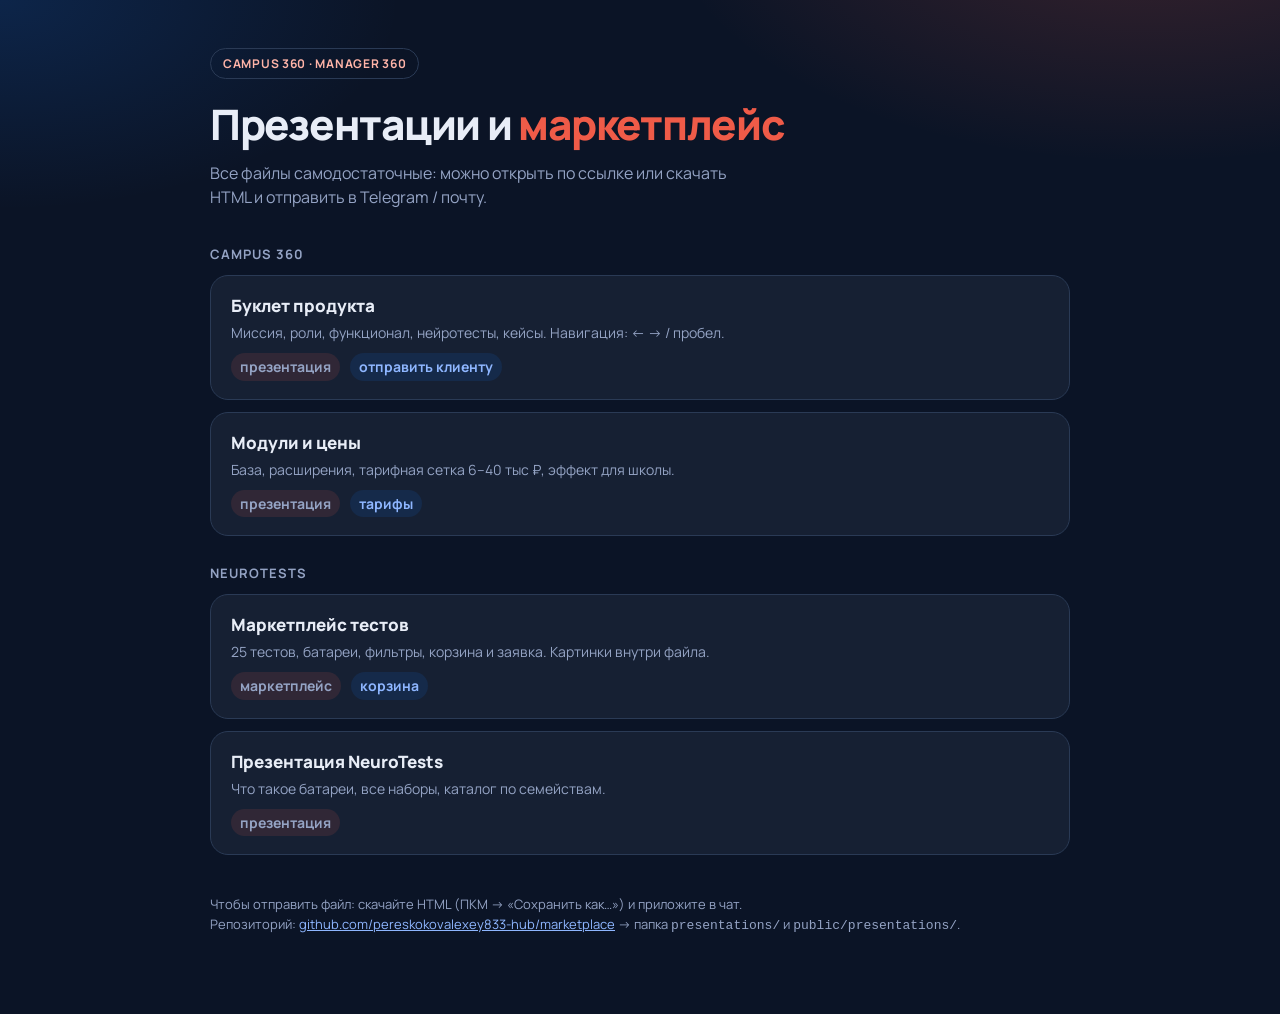
==== index.html @ dd5f30cd "Add Campus 360 presentations and NeuroTests marketplace site Standalone HTML decks and marketplace f" ====
<!DOCTYPE html>
<html lang="ru">
<head>
  <meta charset="utf-8">
  <meta name="viewport" content="width=device-width, initial-scale=1">
  <title>Campus 360 · презентации и NeuroTests</title>
  <link rel="preconnect" href="https://fonts.googleapis.com">
  <link href="https://fonts.googleapis.com/css2?family=Manrope:wght@500;700;800&display=swap" rel="stylesheet">
  <style>
    :root { --bg:#0B1426; --acc:#EF5B48; --blue:#1672EA; --card:#162033; --line:#2a3a55; --mut:#94a3c4; }
    * { box-sizing: border-box; margin: 0; padding: 0; }
    body {
      min-height: 100vh; font-family: Manrope, system-ui, sans-serif; color: #e8edf7;
      background:
        radial-gradient(900px 480px at 90% -10%, rgba(239,91,72,.22), transparent 55%),
        radial-gradient(800px 420px at 0% 0%, rgba(22,114,234,.18), transparent 50%),
        var(--bg);
      padding: 48px 20px 80px;
    }
    .wrap { max-width: 860px; margin: 0 auto; }
    .badge {
      display: inline-block; padding: 6px 12px; border-radius: 999px; border: 1px solid var(--line);
      color: #ffb4a8; font-size: 12px; font-weight: 700; letter-spacing: .06em; text-transform: uppercase;
    }
    h1 { font-size: clamp(28px, 5vw, 42px); font-weight: 800; letter-spacing: -.03em; margin: 16px 0 8px; }
    h1 span { color: var(--acc); }
    .sub { color: var(--mut); font-size: 16px; line-height: 1.5; max-width: 52ch; margin-bottom: 36px; }
    h2 { font-size: 13px; letter-spacing: .08em; text-transform: uppercase; color: var(--mut); margin: 28px 0 12px; }
    .grid { display: grid; gap: 12px; }
    a.card {
      display: block; text-decoration: none; color: inherit;
      background: var(--card); border: 1px solid var(--line); border-radius: 18px; padding: 18px 20px;
      transition: .15s border-color, .15s transform;
    }
    a.card:hover { border-color: var(--acc); transform: translateY(-2px); }
    a.card b { display: block; font-size: 17px; font-weight: 800; margin-bottom: 4px; }
    a.card span { color: var(--mut); font-size: 14px; line-height: 1.4; }
    .row { display: flex; gap: 10px; flex-wrap: wrap; margin-top: 10px; }
    .pill {
      font-size: 11px; font-weight: 700; padding: 4px 9px; border-radius: 999px;
      background: rgba(239,91,72,.12); color: #ffb4a8;
    }
    .pill.blue { background: rgba(22,114,234,.12); color: #8eb6ff; }
    .note { margin-top: 40px; font-size: 13px; color: var(--mut); line-height: 1.5; }
  </style>
</head>
<body>
  <div class="wrap">
    <span class="badge">Campus 360 · Manager 360</span>
    <h1>Презентации и <span>маркетплейс</span></h1>
    <p class="sub">Все файлы самодостаточные: можно открыть по ссылке или скачать HTML и отправить в Telegram / почту.</p>

    <h2>Campus 360</h2>
    <div class="grid">
      <a class="card" href="./campus-360-booklet.html">
        <b>Буклет продукта</b>
        <span>Миссия, роли, функционал, нейротесты, кейсы. Навигация: ← → / пробел.</span>
        <div class="row"><span class="pill">презентация</span><span class="pill blue">отправить клиенту</span></div>
      </a>
      <a class="card" href="./campus-360-modules-prices.html">
        <b>Модули и цены</b>
        <span>База, расширения, тарифная сетка 6–40 тыс ₽, эффект для школы.</span>
        <div class="row"><span class="pill">презентация</span><span class="pill blue">тарифы</span></div>
      </a>
    </div>

    <h2>NeuroTests</h2>
    <div class="grid">
      <a class="card" href="./neurotests-marketplace.html">
        <b>Маркетплейс тестов</b>
        <span>25 тестов, батареи, фильтры, корзина и заявка. Картинки внутри файла.</span>
        <div class="row"><span class="pill">маркетплейс</span><span class="pill blue">корзина</span></div>
      </a>
      <a class="card" href="./neurotests-presentation.html">
        <b>Презентация NeuroTests</b>
        <span>Что такое батареи, все наборы, каталог по семействам.</span>
        <div class="row"><span class="pill">презентация</span></div>
      </a>
    </div>

    <p class="note">
      Чтобы отправить файл: скачайте HTML (ПКМ → «Сохранить как…») и приложите в чат.<br>
      Репозиторий: <a href="https://github.com/pereskokovalexey833-hub/marketplace" style="color:#8eb6ff">github.com/pereskokovalexey833-hub/marketplace</a>
      → папка <code>presentations/</code> и <code>public/presentations/</code>.
    </p>
  </div>
</body>
</html>
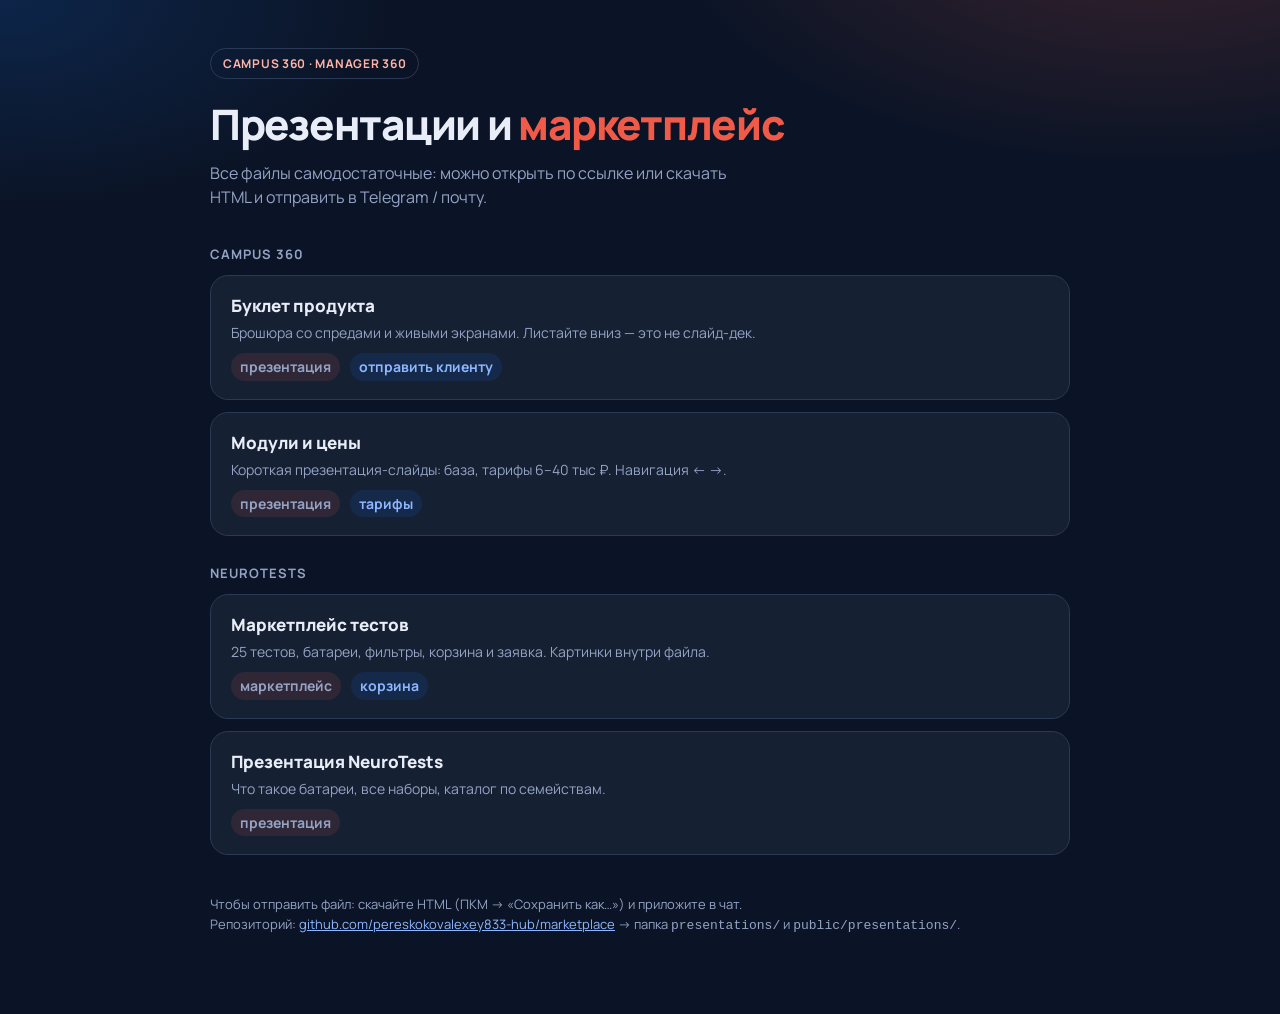
==== commit b25f9e55: "Redesign Campus booklet as a scrollable product brochure Differentiate from pitch decks: vertical sp" ====
--- a/index.html
+++ b/index.html
@@ -54,12 +54,12 @@
     <div class="grid">
       <a class="card" href="./campus-360-booklet.html">
         <b>Буклет продукта</b>
-        <span>Миссия, роли, функционал, нейротесты, кейсы. Навигация: ← → / пробел.</span>
+        <span>Брошюра со спредами и живыми экранами. Листайте вниз — это не слайд-дек.</span>
         <div class="row"><span class="pill">презентация</span><span class="pill blue">отправить клиенту</span></div>
       </a>
       <a class="card" href="./campus-360-modules-prices.html">
         <b>Модули и цены</b>
-        <span>База, расширения, тарифная сетка 6–40 тыс ₽, эффект для школы.</span>
+        <span>Короткая презентация-слайды: база, тарифы 6–40 тыс ₽. Навигация ← →.</span>
         <div class="row"><span class="pill">презентация</span><span class="pill blue">тарифы</span></div>
       </a>
     </div>
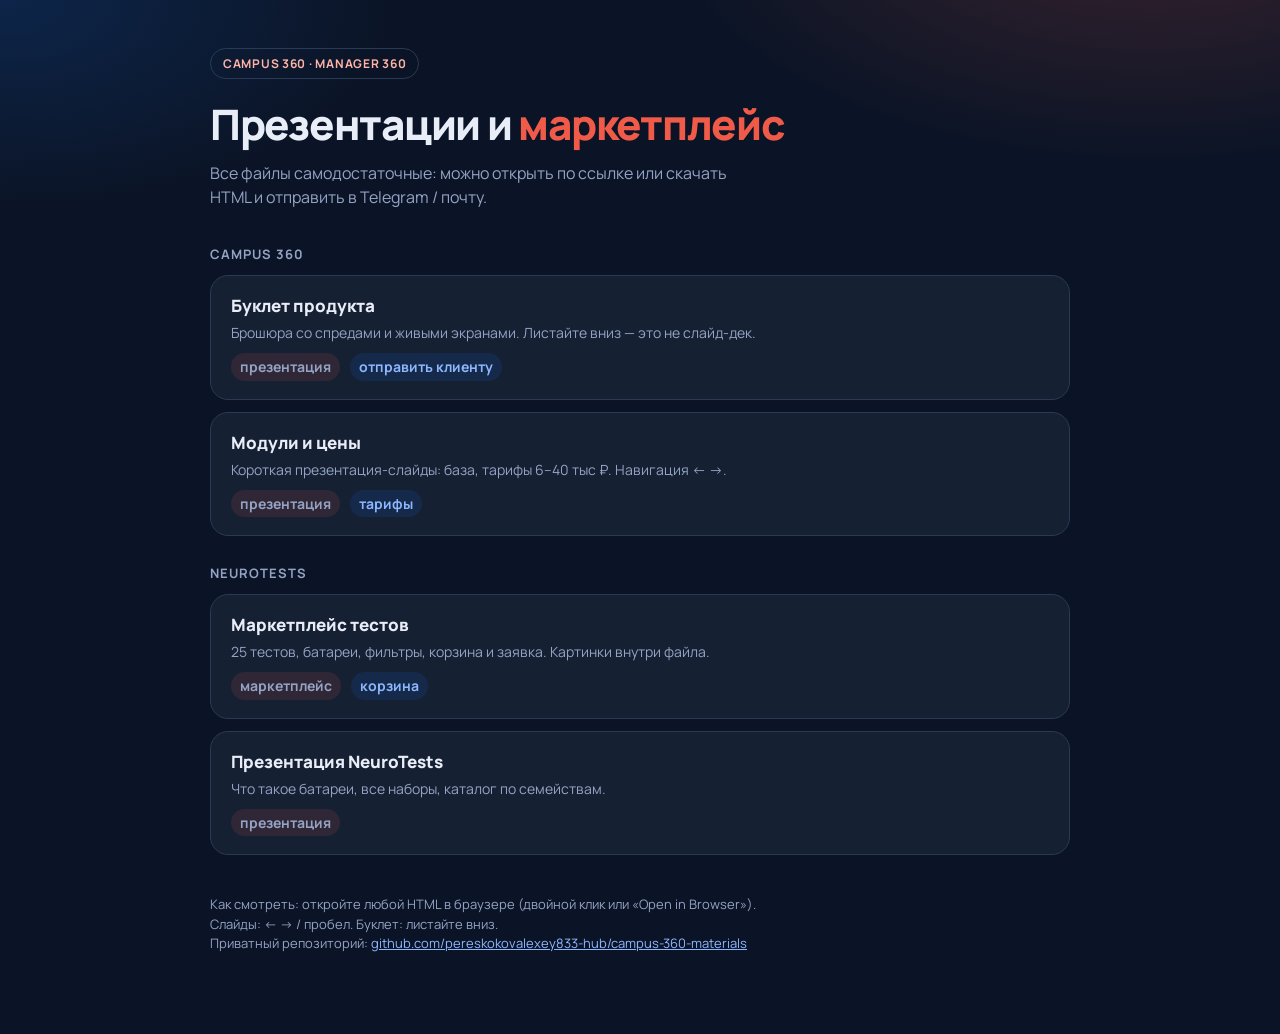
==== commit 9bb26c3d: "Point docs to private campus-360-materials delivery repo Co-authored-by: Cursor <cursoragent@cursor." ====
--- a/index.html
+++ b/index.html
@@ -79,9 +79,9 @@
     </div>
 
     <p class="note">
-      Чтобы отправить файл: скачайте HTML (ПКМ → «Сохранить как…») и приложите в чат.<br>
-      Репозиторий: <a href="https://github.com/pereskokovalexey833-hub/marketplace" style="color:#8eb6ff">github.com/pereskokovalexey833-hub/marketplace</a>
-      → папка <code>presentations/</code> и <code>public/presentations/</code>.
+      Как смотреть: откройте любой HTML в браузере (двойной клик или «Open in Browser»).<br>
+      Слайды: ← → / пробел. Буклет: листайте вниз.<br>
+      Приватный репозиторий: <a href="https://github.com/pereskokovalexey833-hub/campus-360-materials" style="color:#8eb6ff">github.com/pereskokovalexey833-hub/campus-360-materials</a>
     </p>
   </div>
 </body>
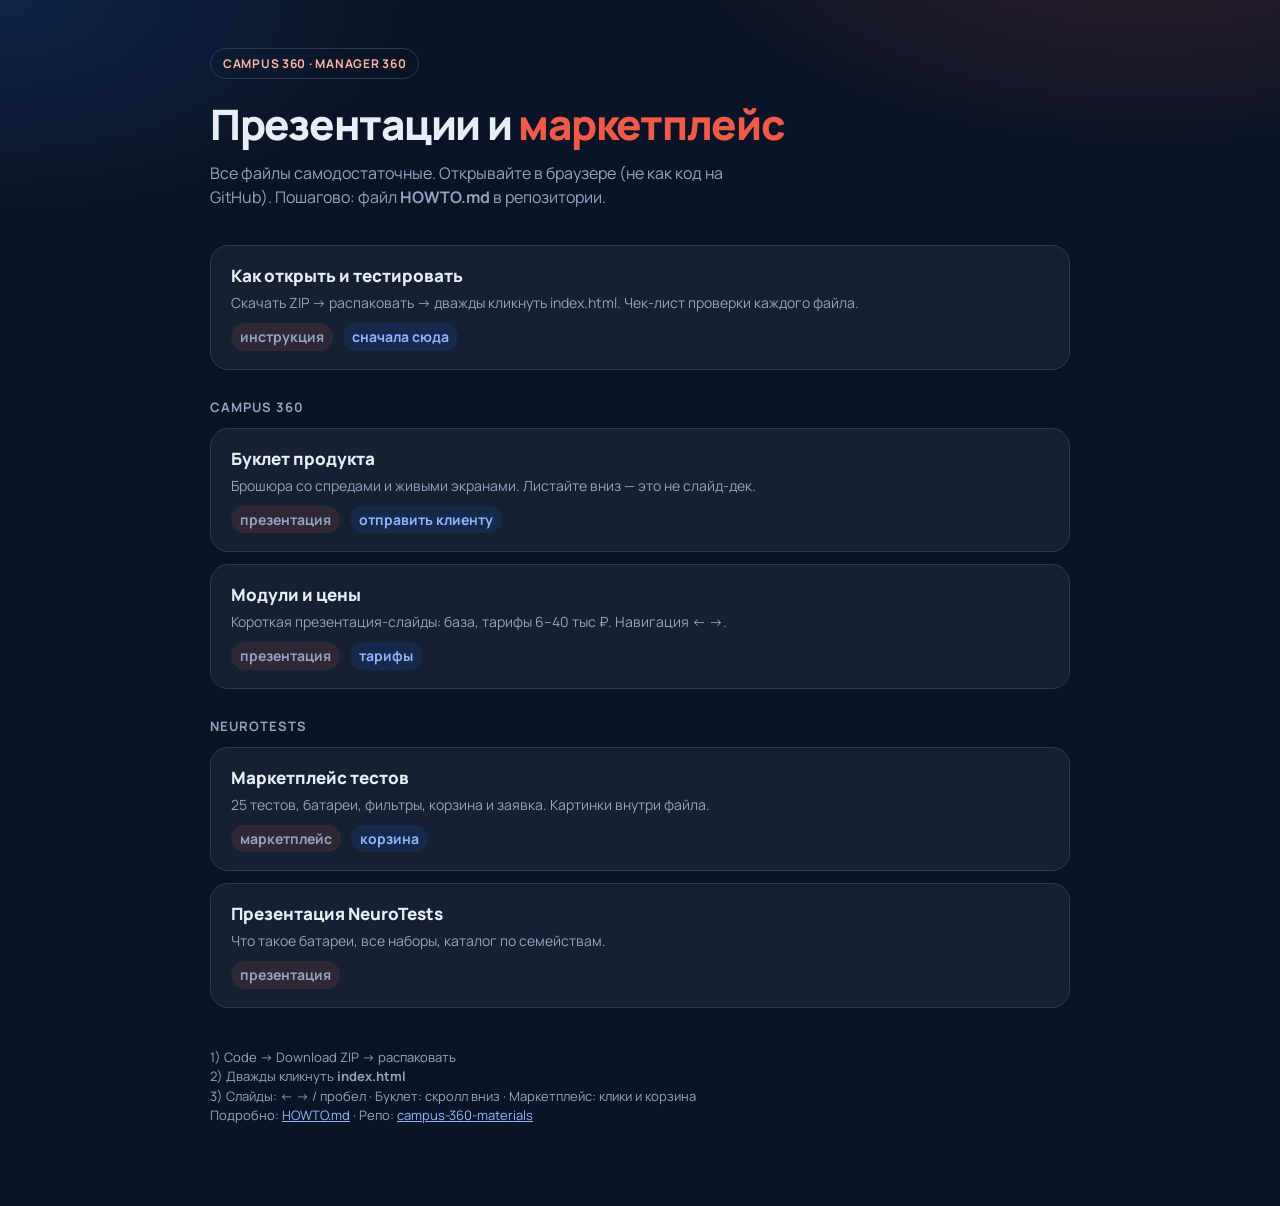
==== commit 8a0b8c7c: "Add step-by-step HOWTO for opening and testing materials Co-authored-by: Cursor <cursoragent@cursor." ====
--- a/index.html
+++ b/index.html
@@ -48,7 +48,15 @@
   <div class="wrap">
     <span class="badge">Campus 360 · Manager 360</span>
     <h1>Презентации и <span>маркетплейс</span></h1>
-    <p class="sub">Все файлы самодостаточные: можно открыть по ссылке или скачать HTML и отправить в Telegram / почту.</p>
+    <p class="sub">Все файлы самодостаточные. Открывайте в браузере (не как код на GitHub). Пошагово: файл <b>HOWTO.md</b> в репозитории.</p>
+
+    <div class="grid" style="margin-bottom:28px">
+      <a class="card" href="./HOWTO.md">
+        <b>Как открыть и тестировать</b>
+        <span>Скачать ZIP → распаковать → дважды кликнуть index.html. Чек-лист проверки каждого файла.</span>
+        <div class="row"><span class="pill">инструкция</span><span class="pill blue">сначала сюда</span></div>
+      </a>
+    </div>
 
     <h2>Campus 360</h2>
     <div class="grid">
@@ -79,9 +87,11 @@
     </div>
 
     <p class="note">
-      Как смотреть: откройте любой HTML в браузере (двойной клик или «Open in Browser»).<br>
-      Слайды: ← → / пробел. Буклет: листайте вниз.<br>
-      Приватный репозиторий: <a href="https://github.com/pereskokovalexey833-hub/campus-360-materials" style="color:#8eb6ff">github.com/pereskokovalexey833-hub/campus-360-materials</a>
+      1) Code → Download ZIP → распаковать<br>
+      2) Дважды кликнуть <b>index.html</b><br>
+      3) Слайды: ← → / пробел · Буклет: скролл вниз · Маркетплейс: клики и корзина<br>
+      Подробно: <a href="./HOWTO.md" style="color:#8eb6ff">HOWTO.md</a> ·
+      Репо: <a href="https://github.com/pereskokovalexey833-hub/campus-360-materials" style="color:#8eb6ff">campus-360-materials</a>
     </p>
   </div>
 </body>
